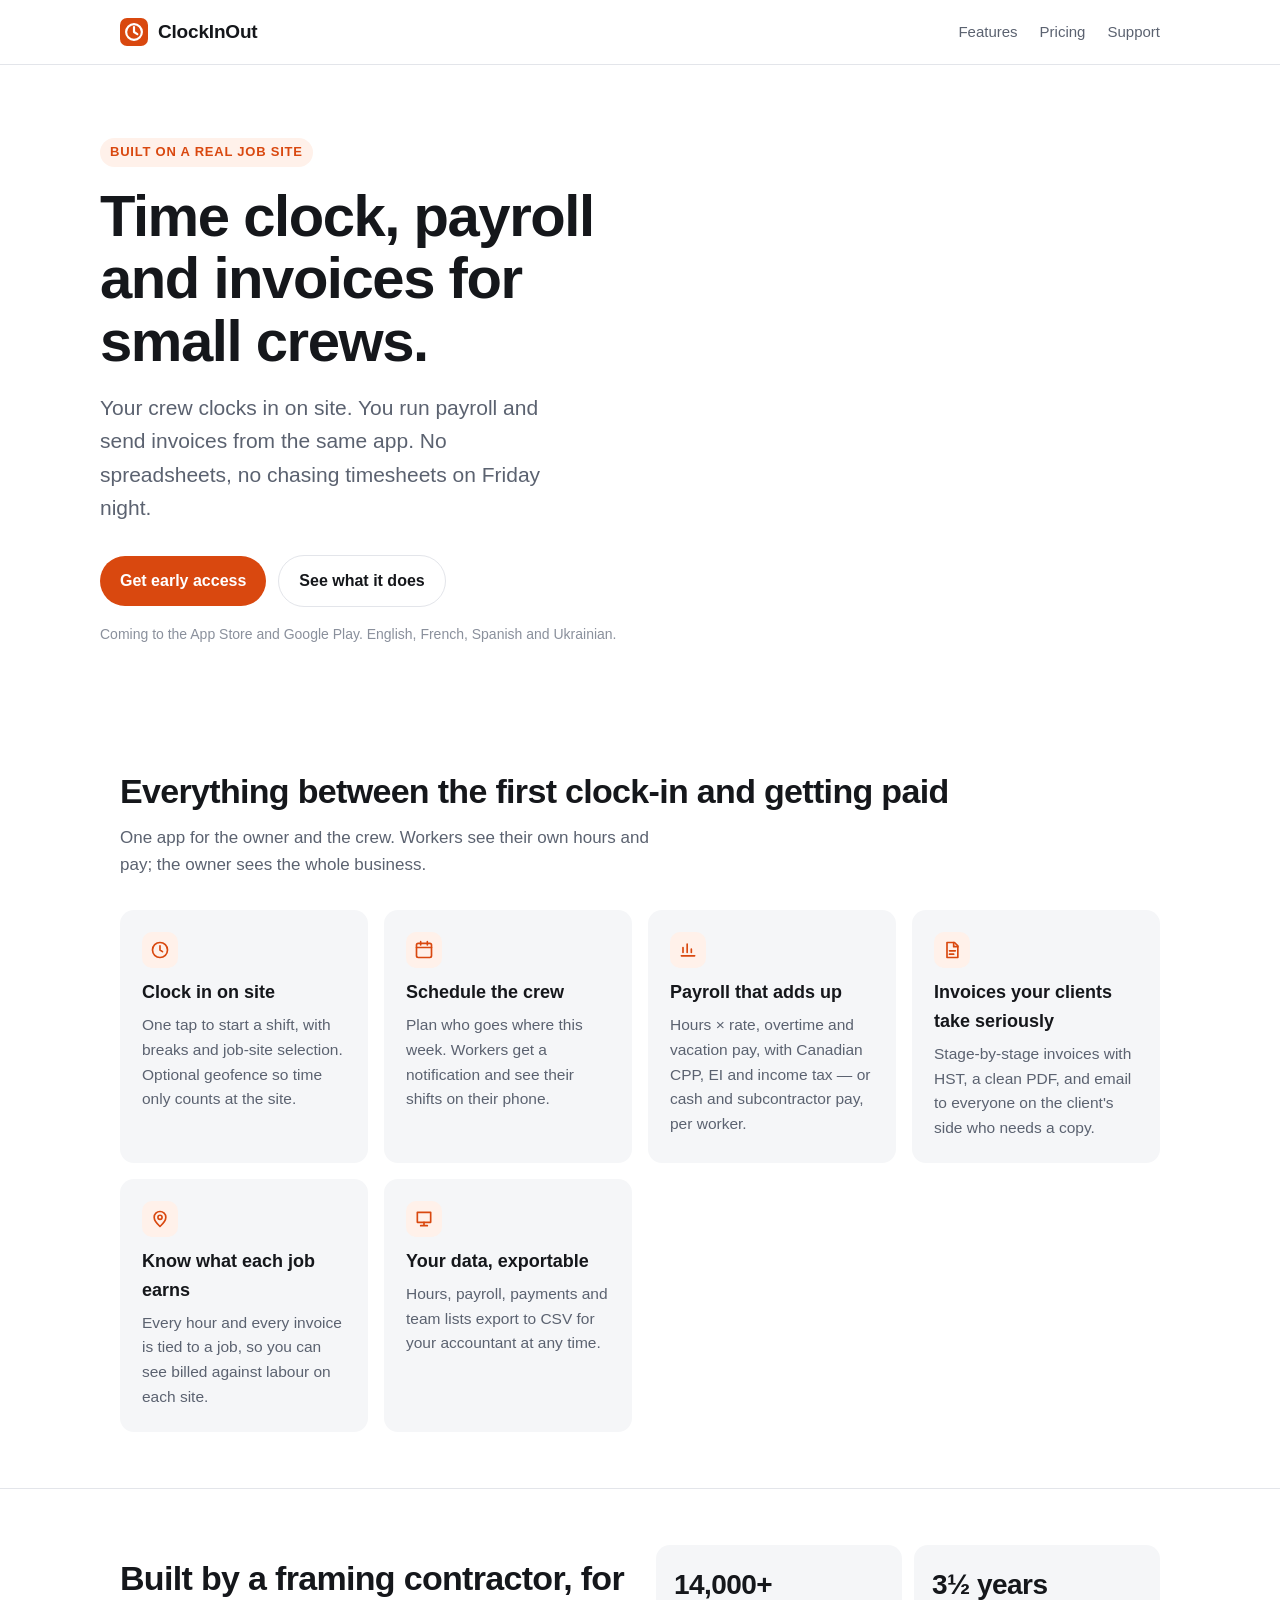
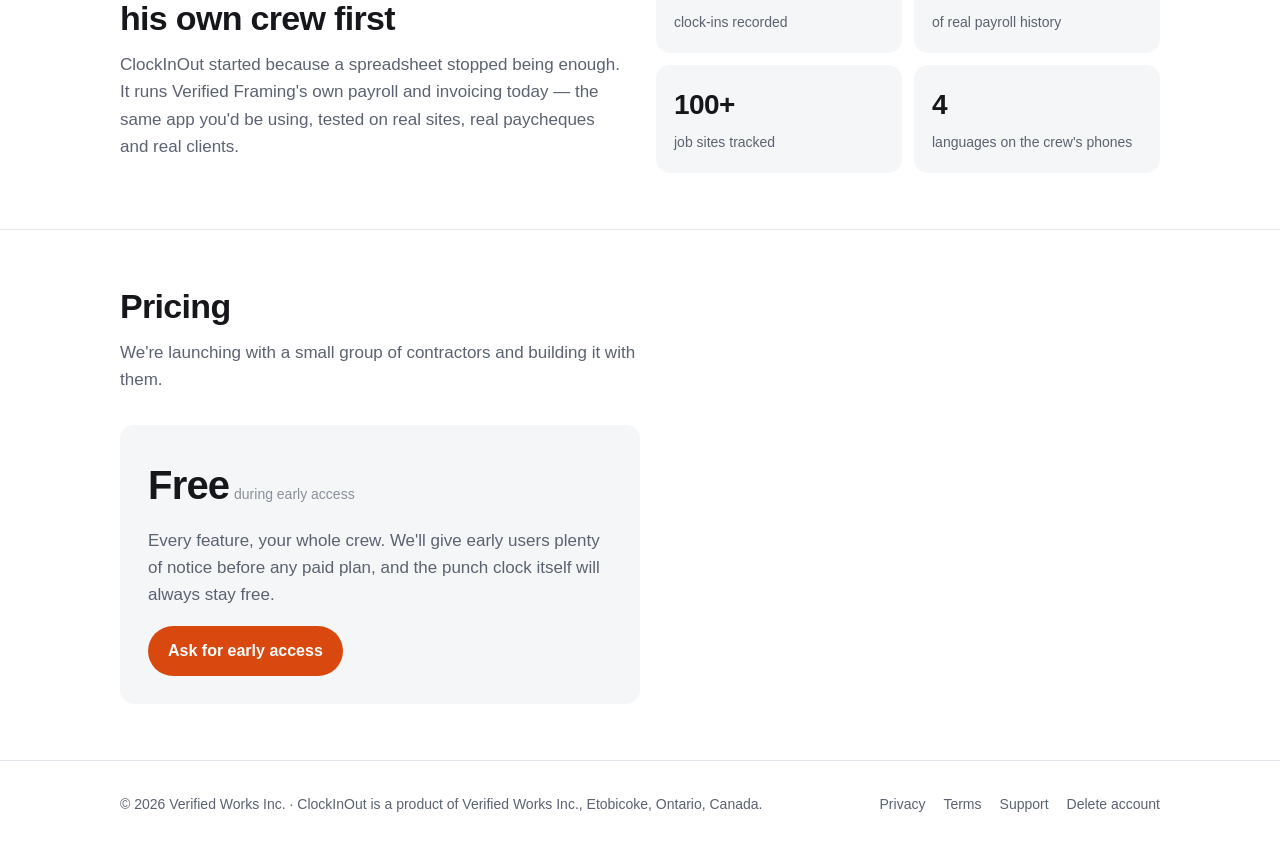
==== index.html @ abd87737 "ClockInOut website: home, privacy, terms, support, delete account Static site for clockinout.ca (Git" ====
<!doctype html>
<html lang="en">
<head>
<meta charset="utf-8">
<meta name="viewport" content="width=device-width, initial-scale=1">
<title>ClockInOut — Time clock, payroll and invoices for small crews</title>
<meta name="description" content="ClockInOut is a time clock, payroll and invoicing app for small construction crews. Clock in on site, run payroll with Canadian deductions, and bill your clients — from your phone.">
<link rel="icon" href="favicon.svg" type="image/svg+xml">
<link rel="stylesheet" href="style.css">
</head>
<body>
<header class="site-header">
  <div class="wrap">
    <a class="brand" href="./"><svg viewBox="0 0 32 32" aria-hidden="true"><rect width="32" height="32" rx="8" fill="#d9480f"/><circle cx="16" cy="16" r="9" fill="none" stroke="#fff" stroke-width="2.5"/><path d="M16 10.5V16l3.8 2.4" fill="none" stroke="#fff" stroke-width="2.5" stroke-linecap="round" stroke-linejoin="round"/></svg>ClockInOut</a>
    <nav class="nav"><a href="#features">Features</a><a class="hide-sm" href="#pricing">Pricing</a><a href="support.html">Support</a></nav>
  </div>
</header>

<main>
  <div class="wrap hero">
    <span class="eyebrow">Built on a real job site</span>
    <h1>Time clock, payroll and invoices for small crews.</h1>
    <p class="lede">Your crew clocks in on site. You run payroll and send invoices from the same app. No spreadsheets, no chasing timesheets on Friday night.</p>
    <div class="cta-row">
      <a class="btn btn-primary" href="mailto:dmytro@clockinout.ca?subject=ClockInOut%20early%20access">Get early access</a>
      <a class="btn btn-ghost" href="#features">See what it does</a>
    </div>
    <p class="note" style="margin-top:16px">Coming to the App Store and Google Play. English, French, Spanish and Ukrainian.</p>
  </div>

  <section id="features">
    <div class="wrap">
      <h2>Everything between the first clock-in and getting paid</h2>
      <p class="section-lede">One app for the owner and the crew. Workers see their own hours and pay; the owner sees the whole business.</p>
      <div class="grid">
        <div class="card"><div class="icon"><svg viewBox="0 0 24 24" fill="none" stroke="currentColor" stroke-width="2" stroke-linecap="round" stroke-linejoin="round"><circle cx="12" cy="12" r="9"/><path d="M12 7v5l3 2"/></svg></div><h3>Clock in on site</h3><p>One tap to start a shift, with breaks and job-site selection. Optional geofence so time only counts at the site.</p></div>
        <div class="card"><div class="icon"><svg viewBox="0 0 24 24" fill="none" stroke="currentColor" stroke-width="2" stroke-linecap="round" stroke-linejoin="round"><rect x="3" y="4" width="18" height="17" rx="2"/><path d="M3 9h18M8 2v4M16 2v4"/></svg></div><h3>Schedule the crew</h3><p>Plan who goes where this week. Workers get a notification and see their shifts on their phone.</p></div>
        <div class="card"><div class="icon"><svg viewBox="0 0 24 24" fill="none" stroke="currentColor" stroke-width="2" stroke-linecap="round" stroke-linejoin="round"><path d="M4 19h16M6 15V9M11 15V5M16 15v-4"/></svg></div><h3>Payroll that adds up</h3><p>Hours × rate, overtime and vacation pay, with Canadian CPP, EI and income tax — or cash and subcontractor pay, per worker.</p></div>
        <div class="card"><div class="icon"><svg viewBox="0 0 24 24" fill="none" stroke="currentColor" stroke-width="2" stroke-linecap="round" stroke-linejoin="round"><path d="M6 3h9l4 4v14H6z"/><path d="M14 3v5h5M9 13h7M9 17h5"/></svg></div><h3>Invoices your clients take seriously</h3><p>Stage-by-stage invoices with HST, a clean PDF, and email to everyone on the client's side who needs a copy.</p></div>
        <div class="card"><div class="icon"><svg viewBox="0 0 24 24" fill="none" stroke="currentColor" stroke-width="2" stroke-linecap="round" stroke-linejoin="round"><path d="M12 21s-7-6.2-7-11a7 7 0 1 1 14 0c0 4.8-7 11-7 11z"/><circle cx="12" cy="10" r="2.5"/></svg></div><h3>Know what each job earns</h3><p>Every hour and every invoice is tied to a job, so you can see billed against labour on each site.</p></div>
        <div class="card"><div class="icon"><svg viewBox="0 0 24 24" fill="none" stroke="currentColor" stroke-width="2" stroke-linecap="round" stroke-linejoin="round"><path d="M4 4h16v12H4z"/><path d="M8 20h8M12 16v4"/></svg></div><h3>Your data, exportable</h3><p>Hours, payroll, payments and team lists export to CSV for your accountant at any time.</p></div>
      </div>
    </div>
  </section>

  <section>
    <div class="wrap story">
      <div>
        <h2>Built by a framing contractor, for his own crew first</h2>
        <p class="section-lede" style="margin-bottom:0">ClockInOut started because a spreadsheet stopped being enough. It runs Verified Framing's own payroll and invoicing today — the same app you'd be using, tested on real sites, real paycheques and real clients.</p>
      </div>
      <div class="stats">
        <div class="stat"><b>14,000+</b><span>clock-ins recorded</span></div>
        <div class="stat"><b>3½ years</b><span>of real payroll history</span></div>
        <div class="stat"><b>100+</b><span>job sites tracked</span></div>
        <div class="stat"><b>4</b><span>languages on the crew's phones</span></div>
      </div>
    </div>
  </section>

  <section id="pricing">
    <div class="wrap">
      <h2>Pricing</h2>
      <p class="section-lede">We're launching with a small group of contractors and building it with them.</p>
      <div class="price">
        <b>Free</b> <span class="note">during early access</span>
        <p style="color:var(--ink-muted);margin:10px 0 18px">Every feature, your whole crew. We'll give early users plenty of notice before any paid plan, and the punch clock itself will always stay free.</p>
        <a class="btn btn-primary" href="mailto:dmytro@clockinout.ca?subject=ClockInOut%20early%20access">Ask for early access</a>
      </div>
    </div>
  </section>
</main>

<footer class="site-footer">
  <div class="wrap">
    <div>© 2026 Verified Works Inc. · ClockInOut is a product of Verified Works Inc., Etobicoke, Ontario, Canada.</div>
    <nav><a href="privacy.html">Privacy</a><a href="terms.html">Terms</a><a href="support.html">Support</a><a href="delete-account.html">Delete account</a></nav>
  </div>
</footer>
</body>
</html>
---- style.css ----
/* ClockInOut — site styles. One file, no build step, no frameworks. */
:root {
  --ink: #15171b;
  --ink-muted: #5b6270;
  --ink-faint: #8a909c;
  --canvas: #ffffff;
  --surface: #f5f6f8;
  --hairline: #e3e5ea;
  --accent: #d9480f;          /* site-orange: safety vests, survey paint */
  --accent-ink: #ffffff;
  --accent-soft: #fff1ea;
  --radius: 14px;
  --max: 1080px;
  color-scheme: light;
}
@media (prefers-color-scheme: dark) {
  :root:not([data-theme="light"]) {
    --ink: #eceef2; --ink-muted: #a4aab6; --ink-faint: #7a808c;
    --canvas: #0f1114; --surface: #181b20; --hairline: #262a31;
    --accent: #ff7a3d; --accent-ink: #1a0d06; --accent-soft: #2a1a12;
    color-scheme: dark;
  }
}

* { box-sizing: border-box; }
html { -webkit-text-size-adjust: 100%; }
body {
  margin: 0; background: var(--canvas); color: var(--ink);
  font: 17px/1.6 -apple-system, BlinkMacSystemFont, "Segoe UI", Roboto, "Helvetica Neue", Arial, sans-serif;
}
a { color: var(--accent); text-decoration-thickness: 1px; text-underline-offset: 3px; }
img, svg { max-width: 100%; }
.wrap { max-width: var(--max); margin: 0 auto; padding: 0 20px; }

/* ── header ─────────────────────────────────────────────────────────────── */
.site-header { border-bottom: 1px solid var(--hairline); }
.site-header .wrap { display: flex; align-items: center; justify-content: space-between; height: 64px; gap: 16px; }
.brand { display: flex; align-items: center; gap: 10px; color: var(--ink); text-decoration: none; font-weight: 700; font-size: 19px; letter-spacing: -0.01em; }
.brand svg { width: 28px; height: 28px; flex: none; }
.nav { display: flex; gap: 22px; font-size: 15px; }
.nav a { color: var(--ink-muted); text-decoration: none; }
.nav a:hover, .nav a[aria-current="page"] { color: var(--ink); }

/* ── hero ───────────────────────────────────────────────────────────────── */
.hero { padding: 72px 0 56px; }
.eyebrow { display: inline-block; font-size: 13px; font-weight: 600; letter-spacing: 0.06em; text-transform: uppercase; color: var(--accent); background: var(--accent-soft); padding: 4px 10px; border-radius: 99px; }
.hero h1 { font-size: clamp(34px, 6vw, 58px); line-height: 1.08; letter-spacing: -0.025em; margin: 18px 0 18px; max-width: 16ch; }
.hero p.lede { font-size: clamp(18px, 2.2vw, 21px); color: var(--ink-muted); max-width: 40ch; margin: 0 0 30px; }
.cta-row { display: flex; flex-wrap: wrap; gap: 12px; align-items: center; }
.btn { display: inline-block; padding: 12px 20px; border-radius: 99px; font-weight: 600; font-size: 16px; text-decoration: none; }
.btn-primary { background: var(--accent); color: var(--accent-ink); }
.btn-ghost { color: var(--ink); border: 1px solid var(--hairline); }
.note { font-size: 14px; color: var(--ink-faint); }

/* ── sections ───────────────────────────────────────────────────────────── */
section { padding: 56px 0; }
section + section { border-top: 1px solid var(--hairline); }
h2 { font-size: clamp(26px, 3.4vw, 34px); letter-spacing: -0.02em; line-height: 1.2; margin: 0 0 12px; }
.section-lede { color: var(--ink-muted); max-width: 56ch; margin: 0 0 32px; }
.grid { display: grid; gap: 16px; grid-template-columns: repeat(auto-fit, minmax(240px, 1fr)); }
.card { background: var(--surface); border-radius: var(--radius); padding: 22px; }
.card h3 { margin: 10px 0 6px; font-size: 18px; }
.card p { margin: 0; color: var(--ink-muted); font-size: 15.5px; }
.card .icon { width: 36px; height: 36px; border-radius: 10px; background: var(--accent-soft); color: var(--accent); display: grid; place-items: center; }
.card .icon svg { width: 20px; height: 20px; }

.story { display: grid; gap: 32px; grid-template-columns: 1fr; }
@media (min-width: 820px) { .story { grid-template-columns: 1fr 1fr; align-items: center; } }
.stats { display: grid; grid-template-columns: repeat(2, 1fr); gap: 12px; }
.stat { background: var(--surface); border-radius: var(--radius); padding: 18px; }
.stat b { display: block; font-size: 28px; letter-spacing: -0.02em; font-variant-numeric: tabular-nums; }
.stat span { color: var(--ink-muted); font-size: 14px; }

.price { background: var(--surface); border-radius: var(--radius); padding: 28px; max-width: 520px; }
.price b { font-size: 40px; letter-spacing: -0.02em; }

/* ── legal / text pages ─────────────────────────────────────────────────── */
.doc { max-width: 720px; padding: 48px 0 64px; }
.doc h1 { font-size: clamp(30px, 4.5vw, 42px); letter-spacing: -0.02em; line-height: 1.15; margin: 0 0 8px; }
.doc .meta { color: var(--ink-faint); font-size: 14px; margin: 0 0 32px; }
.doc h2 { font-size: 22px; margin: 36px 0 8px; }
.doc ul { padding-left: 22px; }
.doc li { margin: 4px 0; }
.callout { background: var(--surface); border-left: 3px solid var(--accent); border-radius: 8px; padding: 16px 18px; margin: 20px 0; }
.callout p { margin: 0; }

/* ── footer ─────────────────────────────────────────────────────────────── */
.site-footer { border-top: 1px solid var(--hairline); padding: 32px 0 40px; color: var(--ink-muted); font-size: 14px; }
.site-footer .wrap { display: flex; flex-wrap: wrap; justify-content: space-between; gap: 16px; }
.site-footer nav { display: flex; flex-wrap: wrap; gap: 18px; }
.site-footer a { color: var(--ink-muted); text-decoration: none; }
.site-footer a:hover { color: var(--ink); }

@media (max-width: 600px) {
  .nav { gap: 14px; font-size: 14px; }
  .nav .hide-sm { display: none; }
  .hero { padding: 48px 0 40px; }
  section { padding: 44px 0; }
}
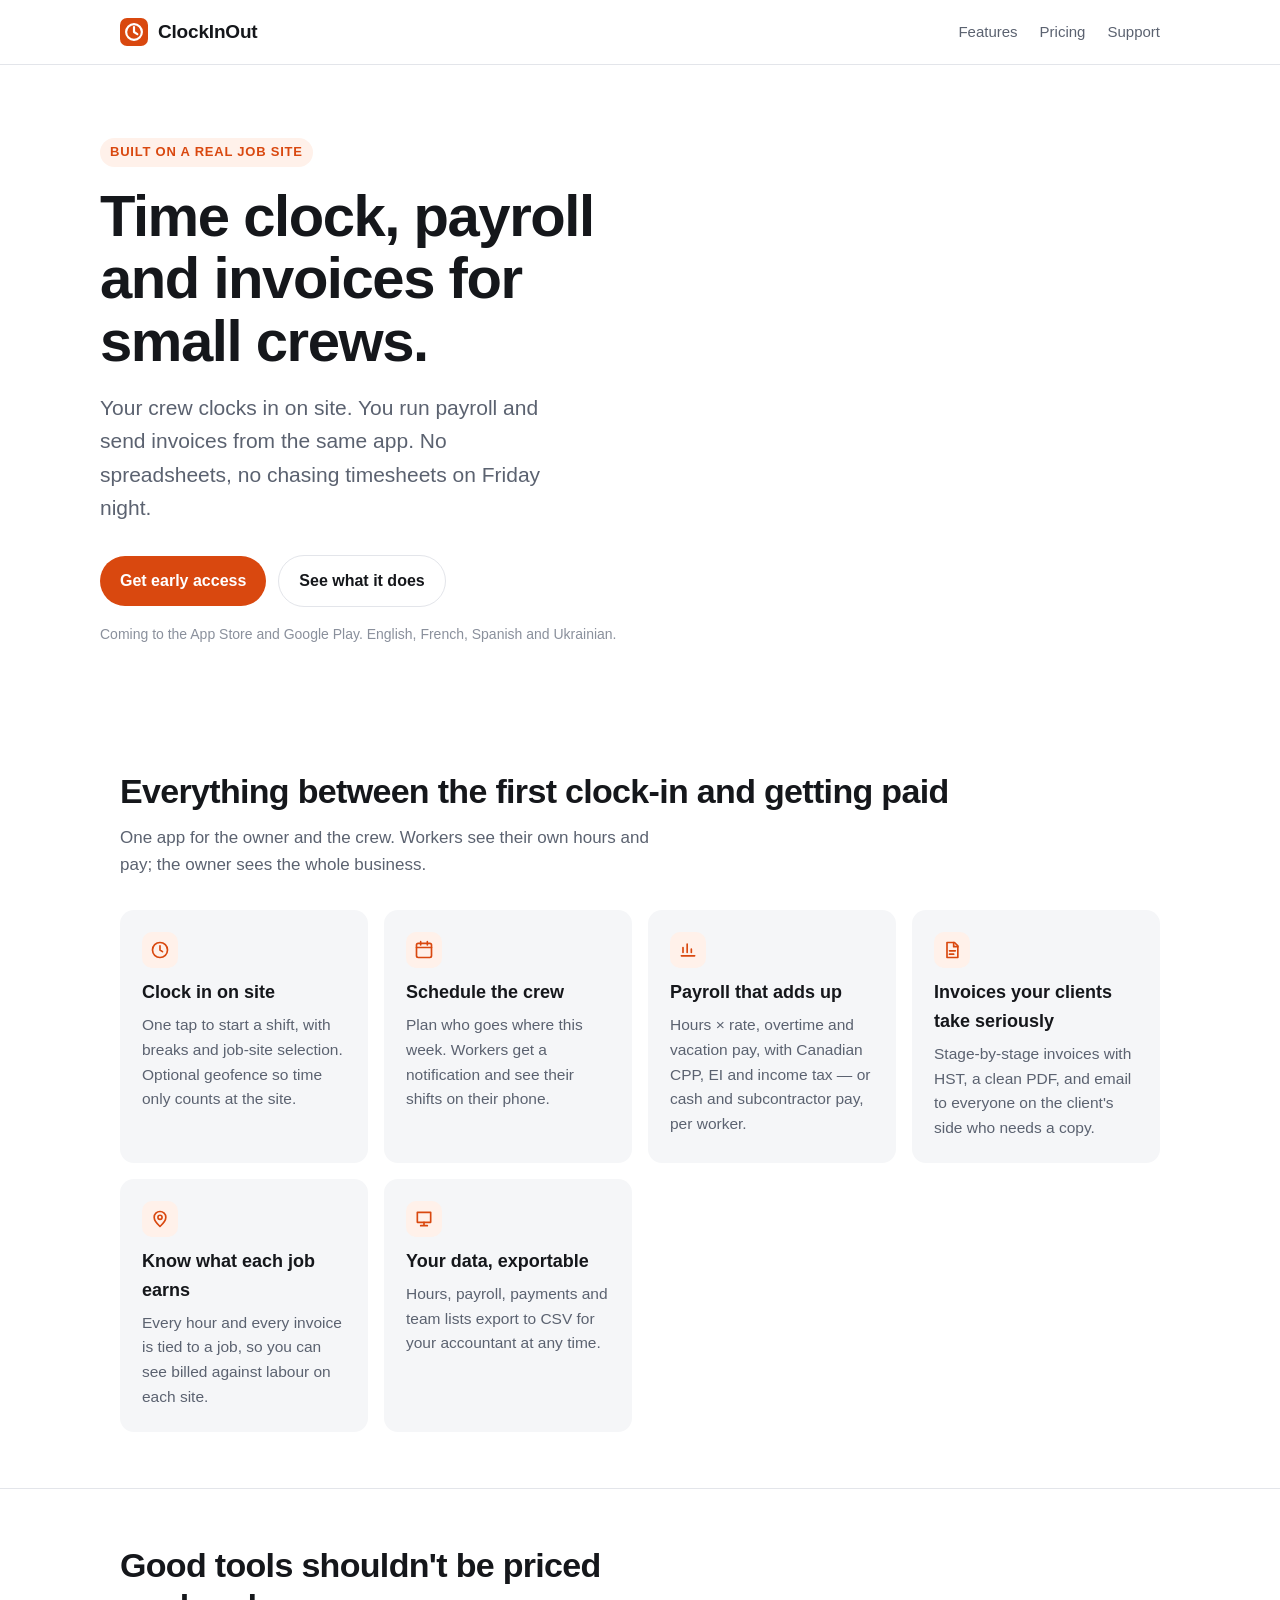
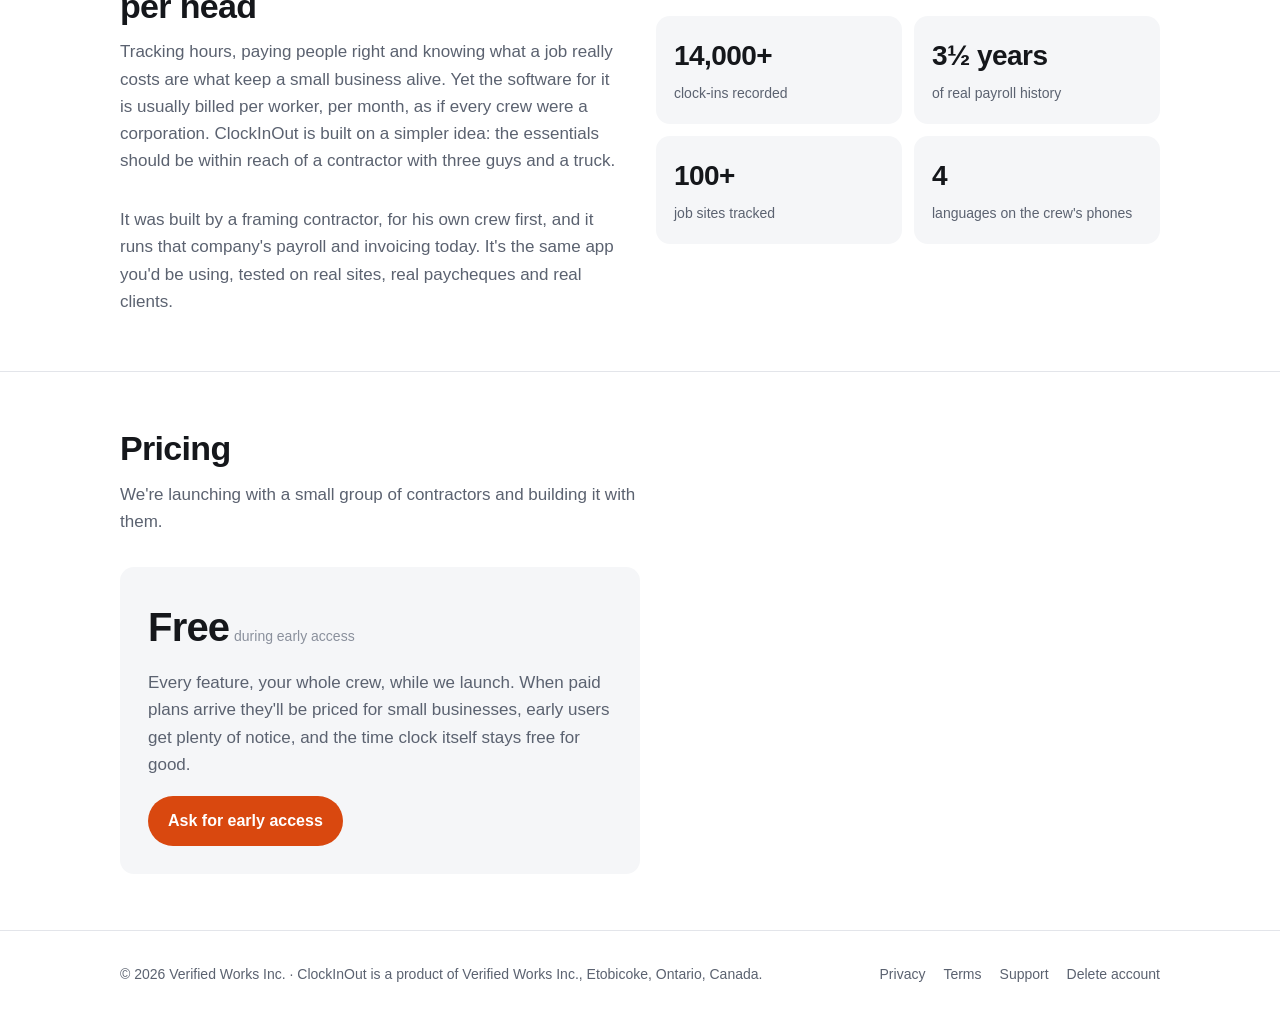
==== commit fac69563: "Home: say why — essentials within reach of small crews Co-Authored-By: Claude Opus 5.5 <noreply@anth" ====
--- a/index.html
+++ b/index.html
@@ -46,8 +46,9 @@
   <section>
     <div class="wrap story">
       <div>
-        <h2>Built by a framing contractor, for his own crew first</h2>
-        <p class="section-lede" style="margin-bottom:0">ClockInOut started because a spreadsheet stopped being enough. It runs Verified Framing's own payroll and invoicing today — the same app you'd be using, tested on real sites, real paycheques and real clients.</p>
+        <h2>Good tools shouldn't be priced per head</h2>
+        <p class="section-lede">Tracking hours, paying people right and knowing what a job really costs are what keep a small business alive. Yet the software for it is usually billed per worker, per month, as if every crew were a corporation. ClockInOut is built on a simpler idea: the essentials should be within reach of a contractor with three guys and a truck.</p>
+        <p class="section-lede" style="margin-bottom:0">It was built by a framing contractor, for his own crew first, and it runs that company's payroll and invoicing today. It's the same app you'd be using, tested on real sites, real paycheques and real clients.</p>
       </div>
       <div class="stats">
         <div class="stat"><b>14,000+</b><span>clock-ins recorded</span></div>
@@ -64,7 +65,7 @@
       <p class="section-lede">We're launching with a small group of contractors and building it with them.</p>
       <div class="price">
         <b>Free</b> <span class="note">during early access</span>
-        <p style="color:var(--ink-muted);margin:10px 0 18px">Every feature, your whole crew. We'll give early users plenty of notice before any paid plan, and the punch clock itself will always stay free.</p>
+        <p style="color:var(--ink-muted);margin:10px 0 18px">Every feature, your whole crew, while we launch. When paid plans arrive they'll be priced for small businesses, early users get plenty of notice, and the time clock itself stays free for good.</p>
         <a class="btn btn-primary" href="mailto:dmytro@clockinout.ca?subject=ClockInOut%20early%20access">Ask for early access</a>
       </div>
     </div>
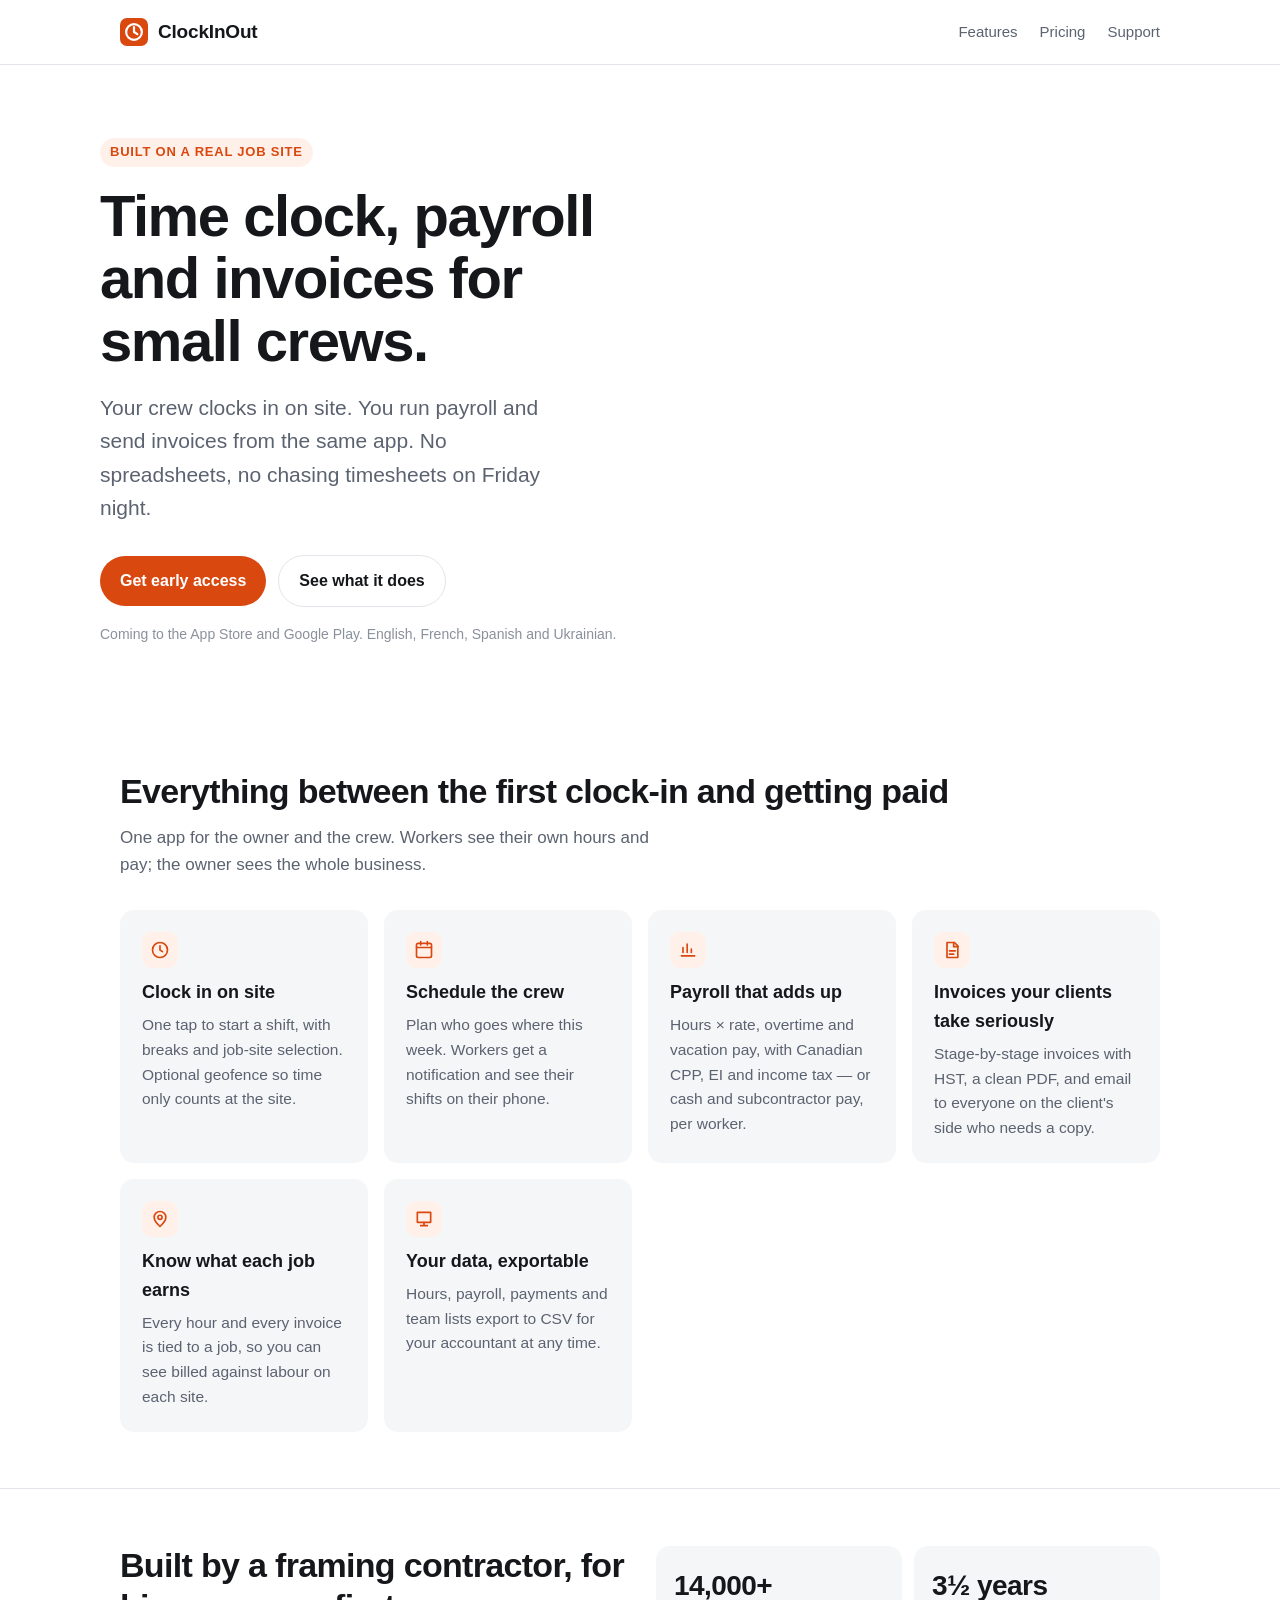
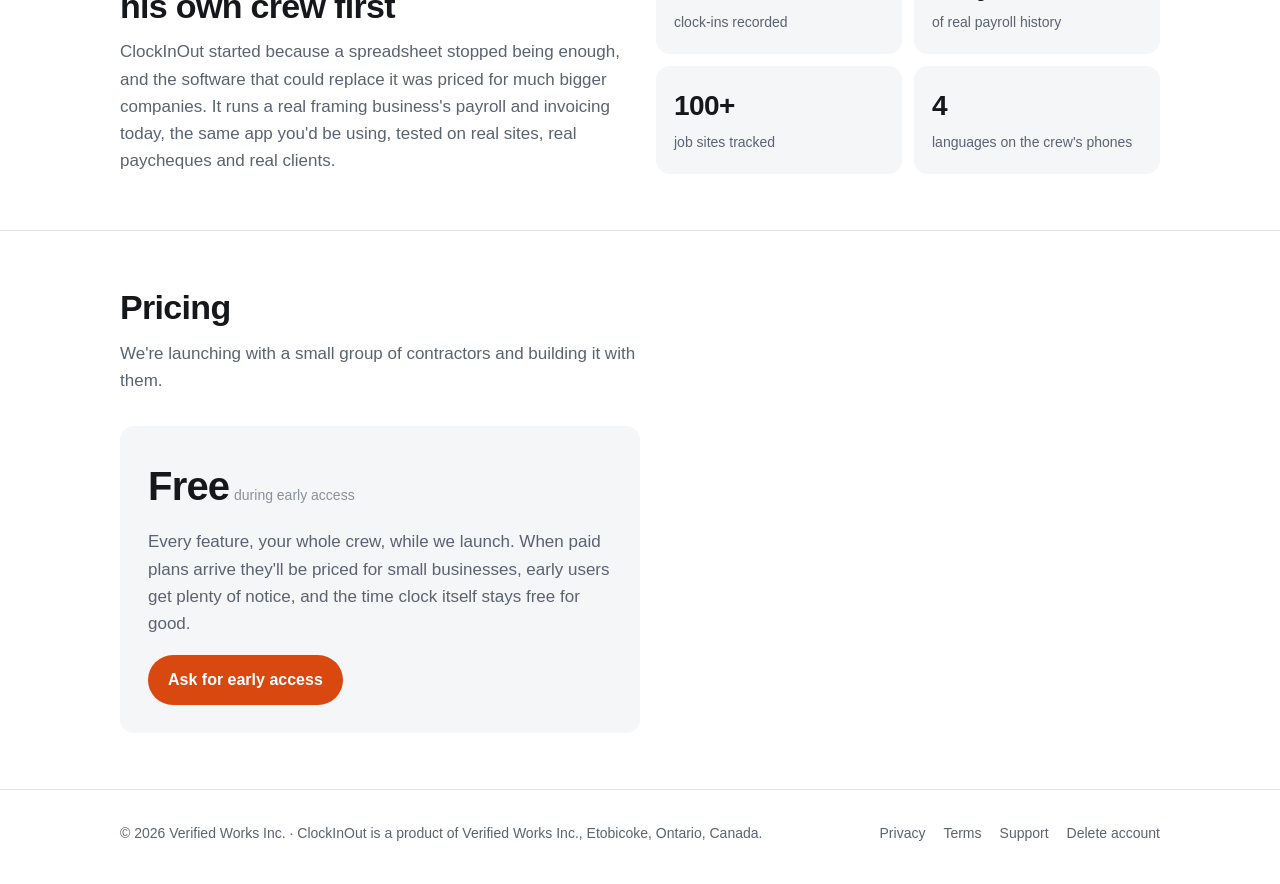
==== commit 6fa7b55f: "Home: back to the short story, with one line on why Co-Authored-By: Claude Fable 5.1 <noreply@anthro" ====
--- a/index.html
+++ b/index.html
@@ -46,9 +46,8 @@
   <section>
     <div class="wrap story">
       <div>
-        <h2>Good tools shouldn't be priced per head</h2>
-        <p class="section-lede">Tracking hours, paying people right and knowing what a job really costs are what keep a small business alive. Yet the software for it is usually billed per worker, per month, as if every crew were a corporation. ClockInOut is built on a simpler idea: the essentials should be within reach of a contractor with three guys and a truck.</p>
-        <p class="section-lede" style="margin-bottom:0">It was built by a framing contractor, for his own crew first, and it runs that company's payroll and invoicing today. It's the same app you'd be using, tested on real sites, real paycheques and real clients.</p>
+        <h2>Built by a framing contractor, for his own crew first</h2>
+        <p class="section-lede" style="margin-bottom:0">ClockInOut started because a spreadsheet stopped being enough, and the software that could replace it was priced for much bigger companies. It runs a real framing business's payroll and invoicing today, the same app you'd be using, tested on real sites, real paycheques and real clients.</p>
       </div>
       <div class="stats">
         <div class="stat"><b>14,000+</b><span>clock-ins recorded</span></div>
